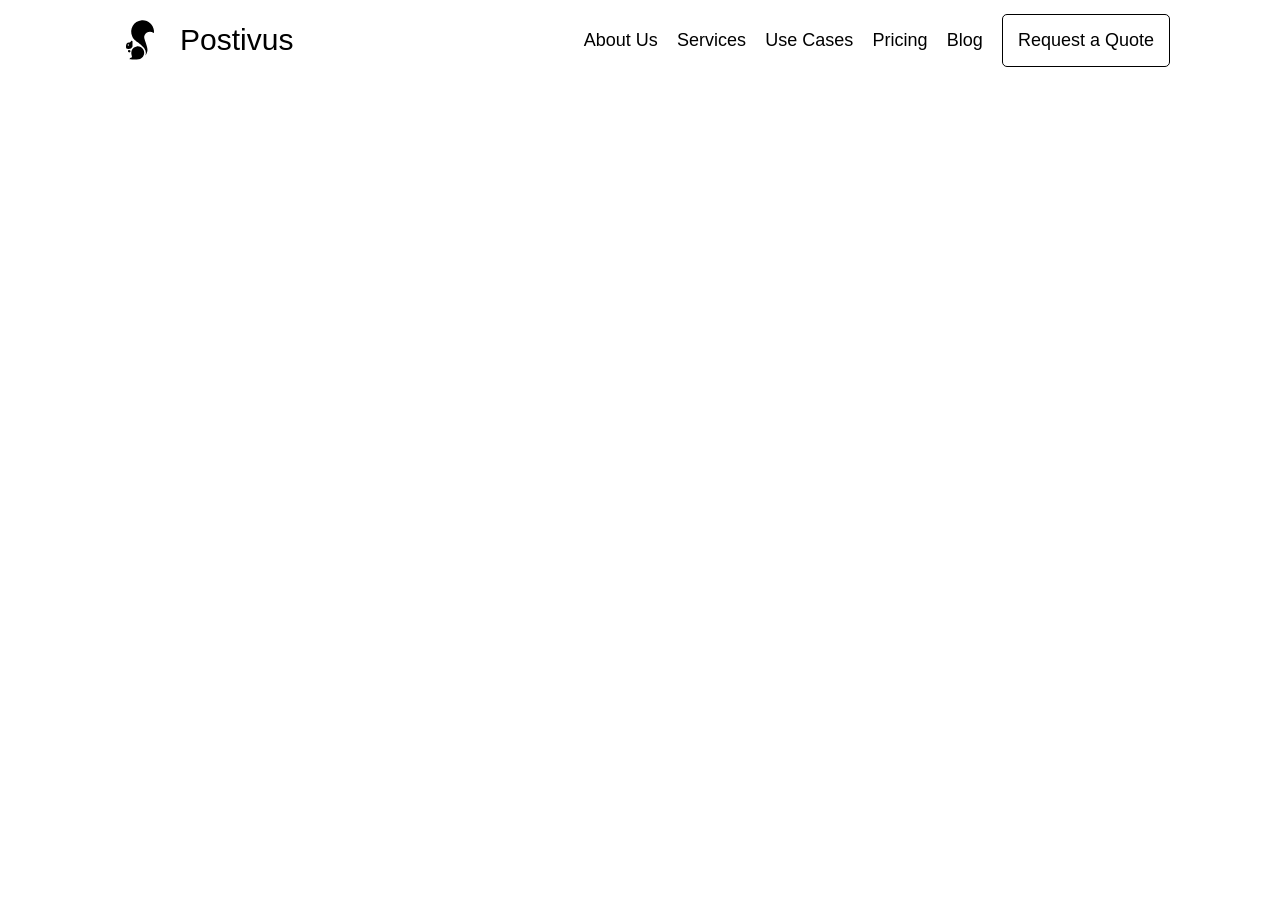
==== Landing Page/index.html @ b787d30a "Add files via upload" ====
<!DOCTYPE html>
<html lang="en">
<head>
    <meta charset="UTF-8">
    <meta name="viewport" content="width=device-width, initial-scale=1.0">
    <title>Landing Page</title>
    <link rel="stylesheet" href="styles.css">
</head>
<body>
   <main>
    <header>
        <nav class="navbar">
            <div class="logo-container">
                <img src="images/Logo.svg" alt="Postivus Logo" class="logo-img">
                <h1>Postivus</h1>
            </div>
            <ul class="nav-links">
                <li><a href="#about-us">About Us</a></li>
                <li><a href="#services">Services</a></li>
                <li><a href="#use-cases">Use Cases</a></li>
                <li><a href="#pricing">Pricing</a></li>
                <li><a href="#blog">Blog</a></li>
                <li><button class="cta-button">Request a Quote</button></li>
            </ul>
            
        </nav>
    </header>
   </main> 
</body>
</html>
---- Landing Page/styles.css ----
body{
    margin: 0;
    padding: 10px 10px;
    font-family: 'Poppins', sans-serif;
}


/** navbar logo **/
.navbar {
    overflow: hidden;
    padding: 0px 100px;
    display: flex;
    justify-content: space-between;
    align-items: center;
    height: 60px;
    max-height: 60px;
}
.logo-container {
    display: flex;
    align-items: center;
    gap: 10px;
    height: 100%;
}
.logo-container h1{
    font-size: 30px;
    font-weight: 400;
    color: #000;
    text-decoration: none;
    
}
.logo-img{
    width: auto;
    height: 100%;
    object-fit:contain;
}

/** navbar links **/
.nav-links{
    display:flex;
    text-decoration: none;
    gap: 1.2rem;
    list-style: none;
    padding: 0;
    margin: 0;
    align-items: center;
}
.nav-links li a{
    display: inline-block;
    text-decoration: none;
    color: #000;
    font-size: 18px;
    font-weight: 500;
    transition: color 0.3s ease;
}
.cta-button{
    background-color: transparent;
    font-size: 18px;
    font-weight: 500;
    transition: color 0.3s ease;
    border: 1px solid black;
    padding: 15px 15px;
    border-radius: 5px;
}


/** navbar links hover **/
.nav-links li a:hover{
    color: #86ed09;
    transform: translateY(-2px) scale(1.1);
    transition: 0.5s ease;
}
.cta-button:hover{
    background-color: #B9FF66;
    color: black;
    cursor: pointer;
    transform: scale(1.1);
    transition: 0.5s ease;
}
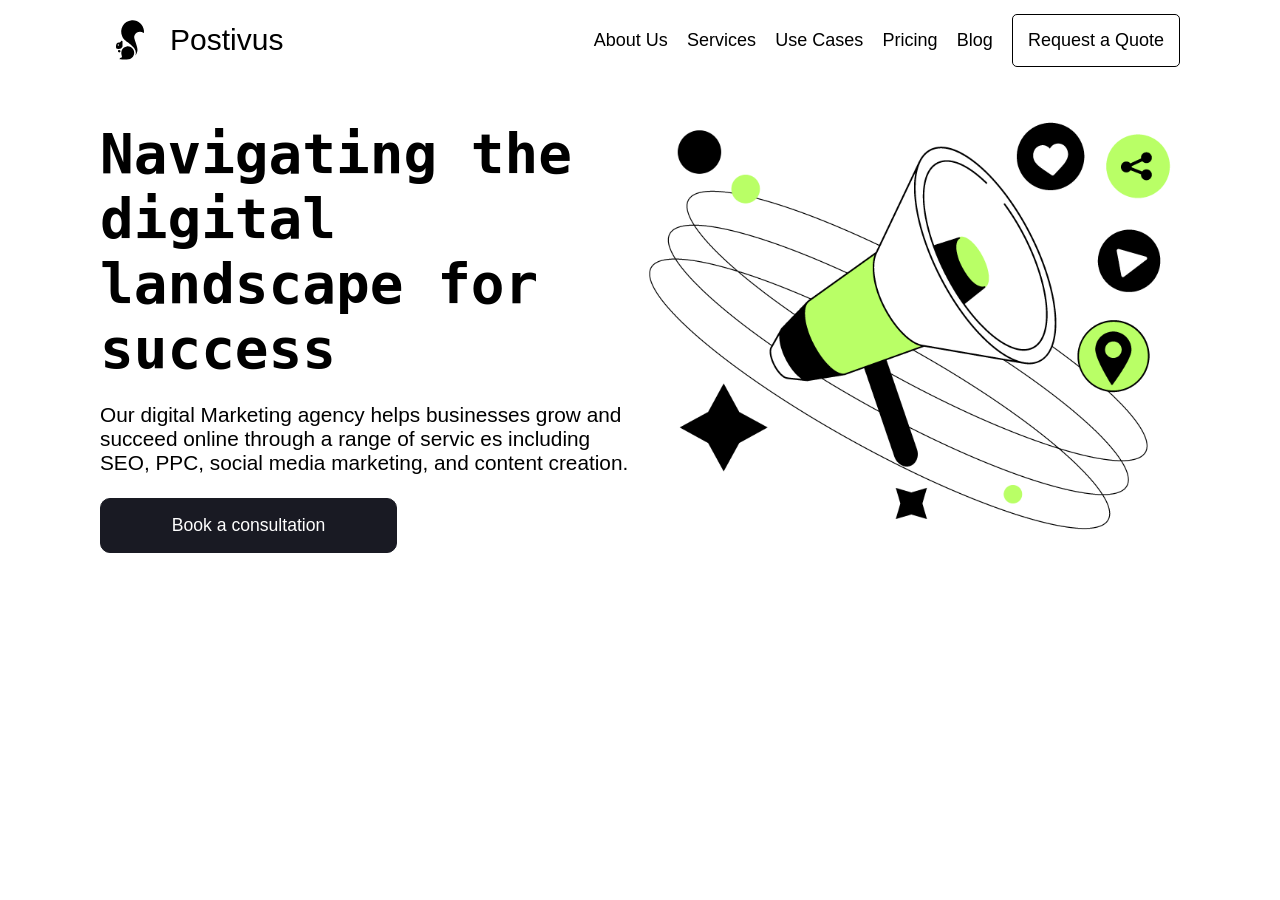
==== commit 606cf00f: "Add files via upload" ====
--- a/Landing Page/index.html
+++ b/Landing Page/index.html
@@ -7,7 +7,6 @@
     <link rel="stylesheet" href="styles.css">
 </head>
 <body>
-   <main>
     <header>
         <nav class="navbar">
             <div class="logo-container">
@@ -20,11 +19,24 @@
                 <li><a href="#use-cases">Use Cases</a></li>
                 <li><a href="#pricing">Pricing</a></li>
                 <li><a href="#blog">Blog</a></li>
-                <li><button class="cta-button">Request a Quote</button></li>
+                <li class="cta-link-btn"><button class="cta-button">Request a Quote</button></li>
             </ul>
             
         </nav>
     </header>
+    <main>
+        <section class="hero">
+            <div class="hero-container">
+                <div class="hero-content">
+                    <h2 class="hero-h2">Navigating the digital landscape for success</h2>
+                    <p class="hero-p">Our digital Marketing agency helps businesses grow and succeed online through a range of servic es including SEO, PPC, social media marketing, and content creation.</p>
+                    <button class="hero-cta-btn">Book a consultation</button>
+                </div>
+                <div class="hero-image">
+                    <img src="images/Megaphone.png" alt="Digital marketing megaphone illustration">
+                </div>
+            </div>
+        </section>
    </main> 
 </body>
 </html>
--- a/Landing Page/styles.css
+++ b/Landing Page/styles.css
@@ -1,14 +1,14 @@
 body{
     margin: 0;
-    padding: 10px 10px;
+    padding: 10px 100px;
     font-family: 'Poppins', sans-serif;
 }
 
 
 /** navbar logo **/
 .navbar {
-    overflow: hidden;
-    padding: 0px 100px;
+    overflow: none;
+    padding: 0px;
     display: flex;
     justify-content: space-between;
     align-items: center;
@@ -21,6 +21,7 @@
     gap: 10px;
     height: 100%;
 }
+
 .logo-container h1{
     font-size: 30px;
     font-weight: 400;
@@ -69,10 +70,73 @@
     transform: translateY(-2px) scale(1.1);
     transition: 0.5s ease;
 }
+
 .cta-button:hover{
     background-color: #B9FF66;
     color: black;
     cursor: pointer;
     transform: scale(1.1);
     transition: 0.5s ease;
-}+}
+
+
+/** Hero - MAIN **/
+.hero{
+    margin: 50px 0px;
+}
+
+.hero-container{
+    display: flex;
+}
+
+/** hero content **/
+.hero-content {
+    display: flex;
+    flex-direction: column;
+    justify-content:space-around;
+    width: 50%;
+    margin: 0px;
+}
+.hero-h2 {
+    font-family:monospace, Arial, Helvetica, sans-serif;
+    font-size: 3.5rem;  
+    margin: 0px;
+}
+.hero-p {
+    font-size: 1.3rem;
+    font-family: Arial, Helvetica, sans-serif;
+}
+
+/** hero image **/
+
+.hero-image {
+    width: 50%;
+}
+
+
+.hero-image img{
+    object-fit: contain;
+    width: 100%;
+}
+
+/** hero CTA Button **/
+.hero-cta-btn{
+    background-color: #191A23;
+    color: white;
+    font-size: 1.1rem;
+    Padding: 1rem 2rem;
+    border: 1px solid #191A23;
+    border-radius: 10px;
+    transform: scale(1);
+    transition: 0.5s ease-in-out;
+    max-width: 55%;
+}
+
+.hero-cta-btn:hover{
+    background-color: #B9FF66;
+    color: black;
+    transform: scale(1.05);
+    transition: 0.5s ease-in-out;
+    border: 1px solid black;
+    cursor: pointer;
+}
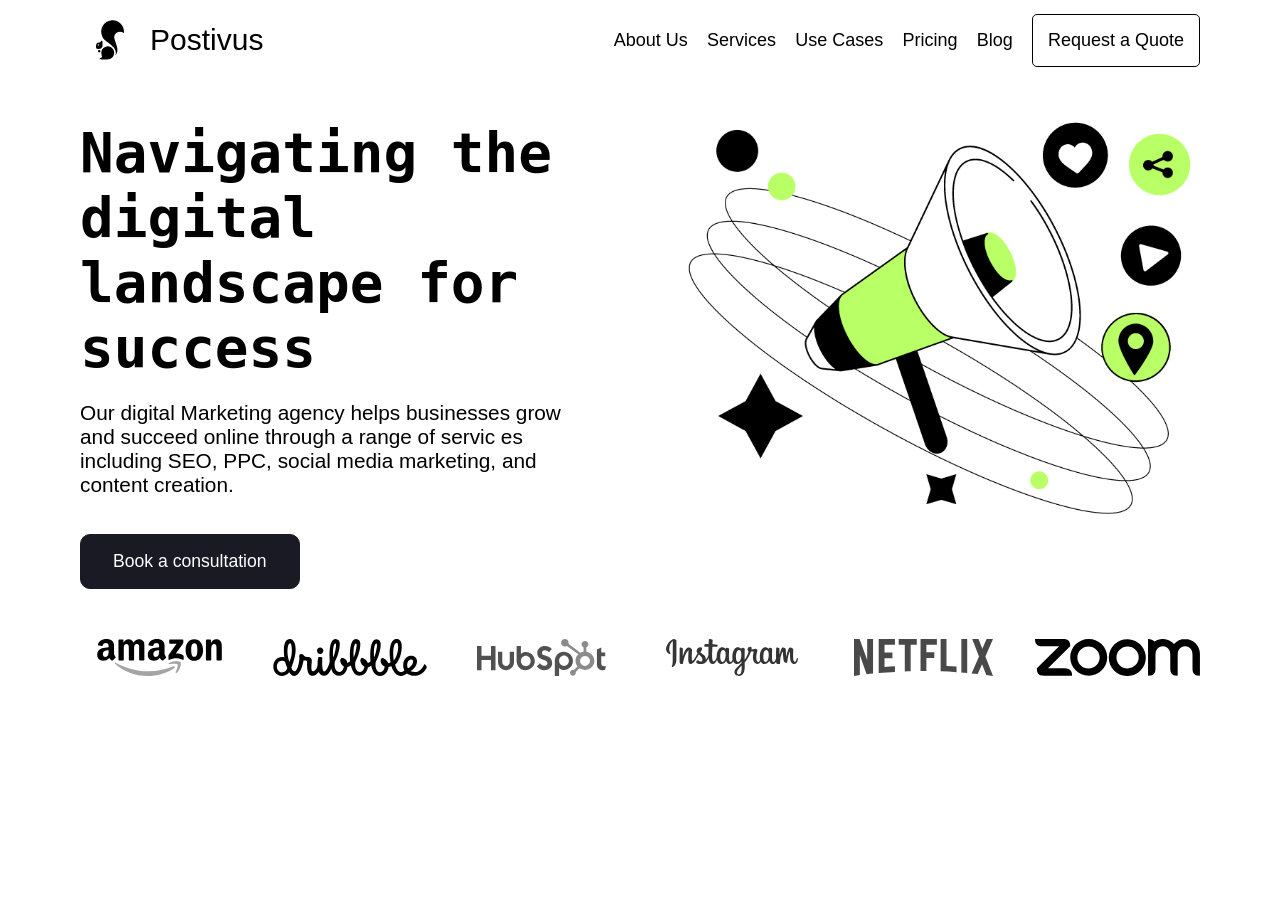
==== commit 0e63bf94: "Add files via upload" ====
--- a/Landing Page/index.html
+++ b/Landing Page/index.html
@@ -25,18 +25,31 @@
         </nav>
     </header>
     <main>
-        <section class="hero">
+        <section class="about-us">
             <div class="hero-container">
                 <div class="hero-content">
                     <h2 class="hero-h2">Navigating the digital landscape for success</h2>
-                    <p class="hero-p">Our digital Marketing agency helps businesses grow and succeed online through a range of servic es including SEO, PPC, social media marketing, and content creation.</p>
-                    <button class="hero-cta-btn">Book a consultation</button>
+                    <span class="hero-p-span">
+                        <p class="hero-p">Our digital Marketing agency helps businesses grow and succeed online through a range of servic es including SEO, PPC, social media marketing, and content creation.</p>
+                        <button class="hero-cta-btn">Book a consultation</button>
+                    </span>
                 </div>
                 <div class="hero-image">
                     <img src="images/Megaphone.png" alt="Digital marketing megaphone illustration">
                 </div>
             </div>
         </section>
+        <section class="trusted-companies-container">
+            <div class="trusted-companies">
+                <img src="images/company-logos-svg/SVG cropped/amazon-2-logo-svgrepo-com-cropped.svg" alt="Amazon Logo">
+                <img src="images/company-logos-svg/SVG cropped/dribbble-svgrepo-com.svg" alt="Dribbble Logo">
+                <img src="images/company-logos-svg/SVG cropped/hubspot-svgrepo-com.svg" alt="Hubspot Logo">
+                <img src="images/company-logos-svg/SVG cropped/instagram-svgrepo-com.svg" alt="Instagram Logo">
+                <img src="images/company-logos-svg/SVG cropped/netflix-svgrepo-com.svg" alt="Netflix Logo">
+                <img src="images/company-logos-svg/SVG cropped/zoom-svgrepo-com.svg" alt="Zoom Logo">
+            </div>
+        </section>
+       
    </main> 
 </body>
 </html>
--- a/Landing Page/styles.css
+++ b/Landing Page/styles.css
@@ -1,6 +1,6 @@
 body{
     margin: 0;
-    padding: 10px 100px;
+    padding: 10px 80px;
     font-family: 'Poppins', sans-serif;
 }
 
@@ -81,12 +81,13 @@
 
 
 /** Hero - MAIN **/
-.hero{
+.about-us{
     margin: 50px 0px;
 }
 
 .hero-container{
     display: flex;
+    gap: 5rem;
 }
 
 /** hero content **/
@@ -106,6 +107,7 @@
     font-size: 1.3rem;
     font-family: Arial, Helvetica, sans-serif;
 }
+
 
 /** hero image **/
 
@@ -130,6 +132,7 @@
     transform: scale(1);
     transition: 0.5s ease-in-out;
     max-width: 55%;
+    margin-top: 1rem;
 }
 
 .hero-cta-btn:hover{
@@ -140,3 +143,30 @@
     border: 1px solid black;
     cursor: pointer;
 }
+
+/** Trusted Companies **/
+
+.trusted-companies-container{
+    max-width: 100%;
+    max-height: 50px; 
+}
+
+.trusted-companies{
+    display: flex;
+    justify-content: space-between;
+    gap: 2.0rem;
+    width: 100%;
+    height: 50px;
+}
+.trusted-companies img{
+    filter: grayscale(100%);
+    object-fit: contain;
+    width: 100%;
+    height: 75%;
+    transition: 0.2s ease;
+}
+.trusted-companies img:hover {
+    transform: scale(1.2);
+    transition: 0.6s ease;
+}
+
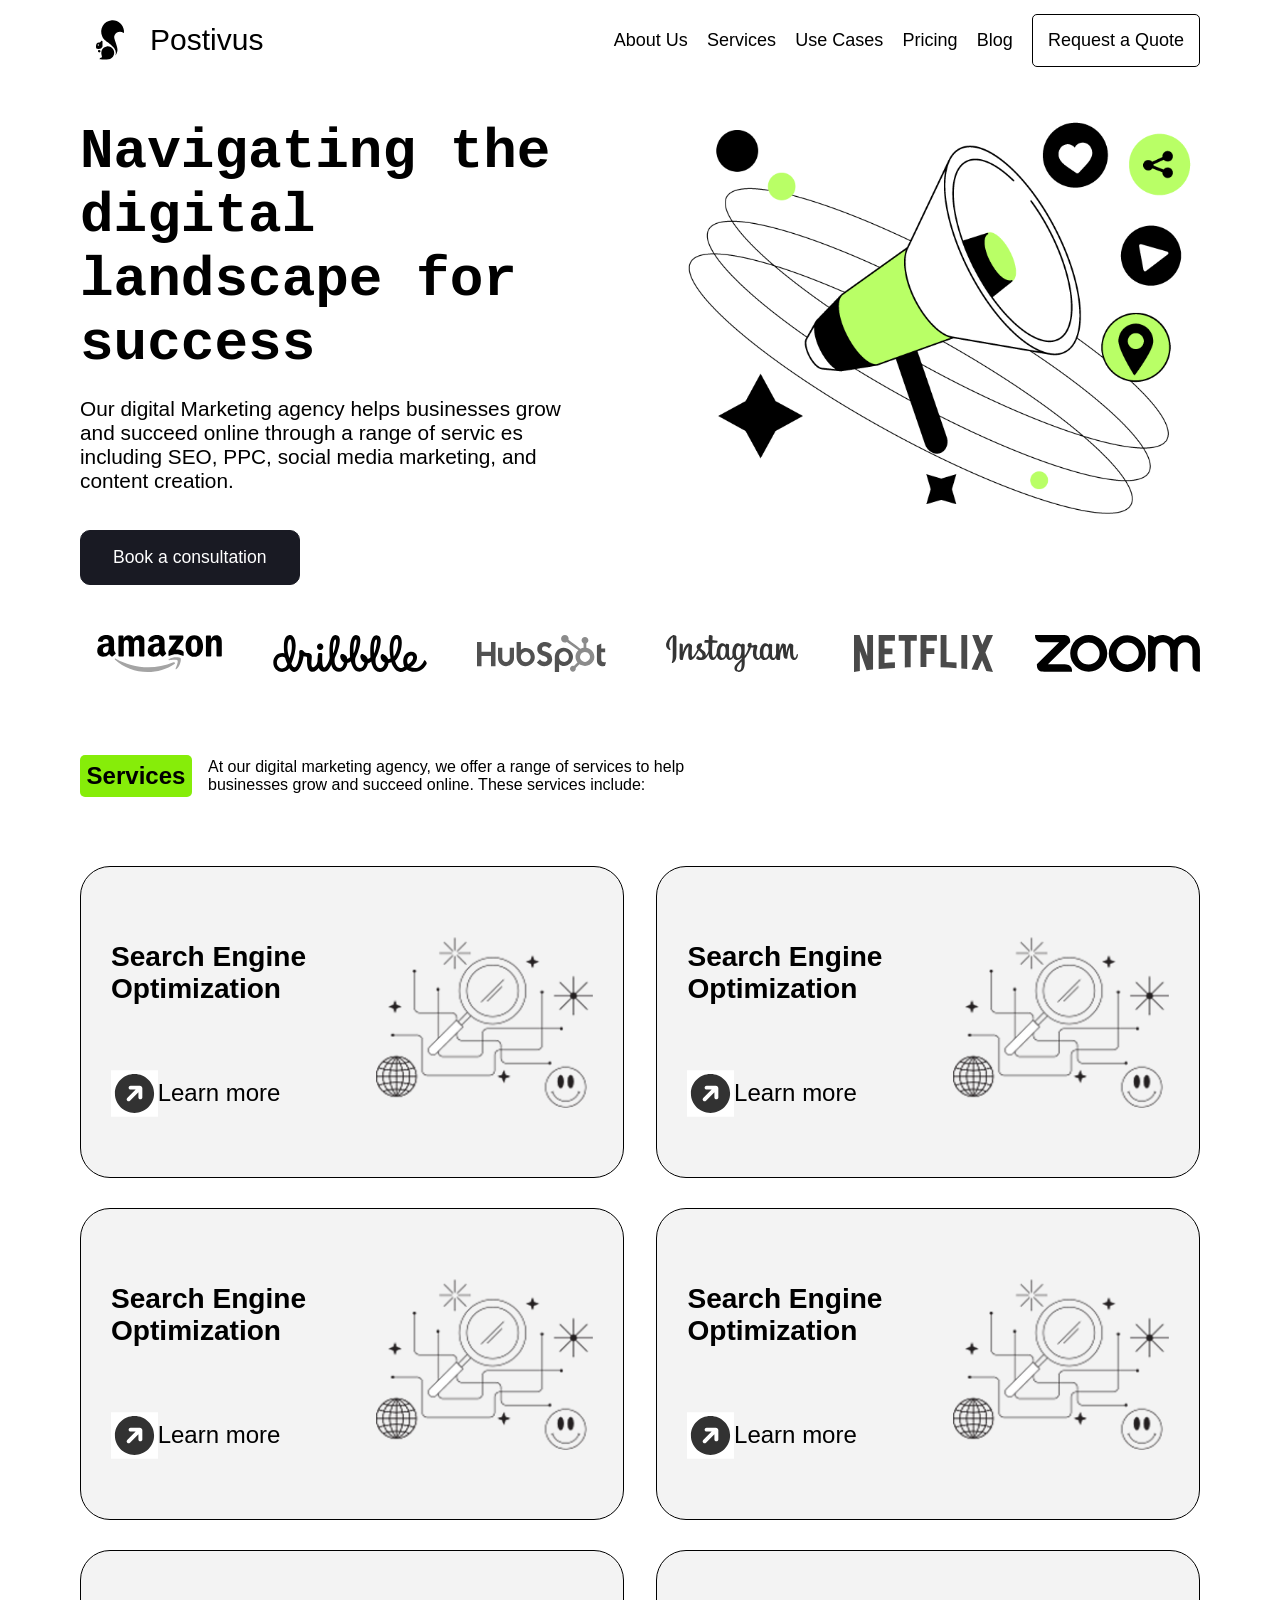
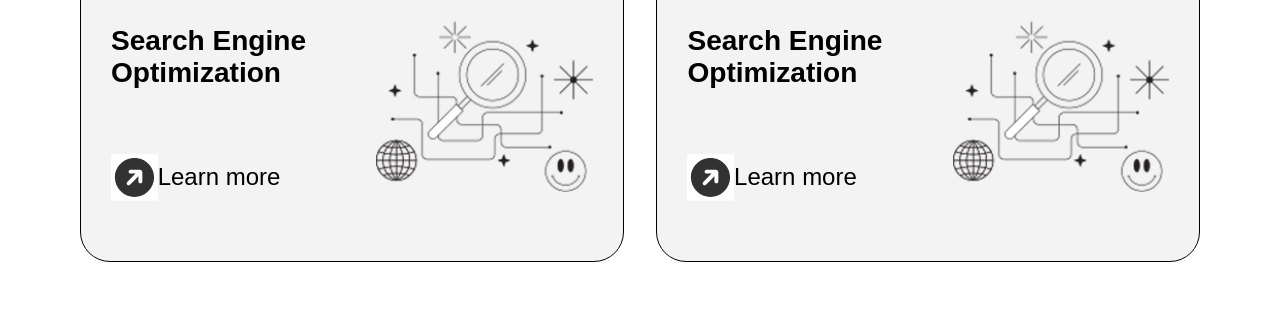
==== commit 10d48fb9: "Add files via upload" ====
--- a/Landing Page/index.html
+++ b/Landing Page/index.html
@@ -39,7 +39,7 @@
                 </div>
             </div>
         </section>
-        <section class="trusted-companies-container">
+        <div class="trusted-companies-container">
             <div class="trusted-companies">
                 <img src="images/company-logos-svg/SVG cropped/amazon-2-logo-svgrepo-com-cropped.svg" alt="Amazon Logo">
                 <img src="images/company-logos-svg/SVG cropped/dribbble-svgrepo-com.svg" alt="Dribbble Logo">
@@ -48,8 +48,77 @@
                 <img src="images/company-logos-svg/SVG cropped/netflix-svgrepo-com.svg" alt="Netflix Logo">
                 <img src="images/company-logos-svg/SVG cropped/zoom-svgrepo-com.svg" alt="Zoom Logo">
             </div>
-        </section>
-       
+        </div>
+       <section class="services">
+            <div class="services-intro">
+                <h2 class="services-intro-h2">Services</h2>
+                <p> At our digital marketing agency, we offer a range of services to help businesses grow and succeed online. These services include:</p>
+            </div>
+            <div class="services-container">
+                <article class="seo-article">
+                    <div class="seo-article-content">
+                        <h3>Search Engine Optimization</h3>
+                        <div class="learn-more">
+                            <img src="images/Services Illustration/arrow-up-right-circle-svgrepo-com.svg" alt="arrow-icon">
+                            <p>Learn more</p>
+                        </div>
+                    </div>
+                    <img src="images/Services Illustration/SEO illustration.png" alt=".">
+                </article>
+                <article class="seo-article">
+                    <div class="seo-article-content">
+                        <h3>Search Engine Optimization</h3>
+                        <div class="learn-more">
+                            <img src="images/Services Illustration/arrow-up-right-circle-svgrepo-com.svg" alt="arrow-icon">
+                            <p>Learn more</p>
+                        </div>
+                    </div>
+                    <img src="images/Services Illustration/SEO illustration.png" alt=".">
+                </article>
+                <article class="seo-article">
+                    <div class="seo-article-content">
+                        <h3>Search Engine Optimization</h3>
+                        <div class="learn-more">
+                            <img src="images/Services Illustration/arrow-up-right-circle-svgrepo-com.svg" alt="arrow-icon">
+                            <p>Learn more</p>
+                        </div>
+                    </div>
+                    <img src="images/Services Illustration/SEO illustration.png" alt=".">
+                </article>
+                <article class="seo-article">
+                    <div class="seo-article-content">
+                        <h3>Search Engine Optimization</h3>
+                        <div class="learn-more">
+                            <img src="images/Services Illustration/arrow-up-right-circle-svgrepo-com.svg" alt="arrow-icon">
+                            <p>Learn more</p>
+                        </div>
+                    </div>
+                    <img src="images/Services Illustration/SEO illustration.png" alt=".">
+                </article>
+                <article class="seo-article">
+                    <div class="seo-article-content">
+                        <h3>Search Engine Optimization</h3>
+                        <div class="learn-more">
+                            <img src="images/Services Illustration/arrow-up-right-circle-svgrepo-com.svg" alt="arrow-icon">
+                            <p>Learn more</p>
+                        </div>
+                    </div>
+                    <img src="images/Services Illustration/SEO illustration.png" alt=".">
+                </article>
+                <article class="seo-article">
+                    <div class="seo-article-content">
+                        <h3>Search Engine Optimization</h3>
+                        <div class="learn-more">
+                            <img src="images/Services Illustration/arrow-up-right-circle-svgrepo-com.svg" alt="arrow-icon">
+                            <p>Learn more</p>
+                        </div>
+                    </div>
+                    <img src="images/Services Illustration/SEO illustration.png" alt=".">
+                </article>
+
+            
+            </div>
+       </section>
    </main> 
 </body>
 </html>
--- a/Landing Page/styles.css
+++ b/Landing Page/styles.css
@@ -170,3 +170,74 @@
     transition: 0.6s ease;
 }
 
+/** Services : Introduction **/
+.services{
+    margin: 50px 0px;
+}
+.services-intro{
+    display:flex;
+    flex-direction: row;
+    gap: 1rem;
+}
+.services-intro-h2{
+    display: flex;
+    flex-direction: row;
+    align-items: center;
+    justify-content: center;
+    
+    padding: 5px 0px;
+    width: 10%; 
+    height: 2rem; 
+    background-color: #86ed09;
+    border-radius: 5px;
+}
+.services-intro p{
+    display: flex;
+    justify-content: center;
+    align-items: center;
+    flex-wrap: wrap;
+    width: 50%;
+}
+/** Services: Articles **/
+.services-container{
+    margin: 50px 0px;
+    display: flex;
+    justify-content: space-between;
+    align-items: space-between;
+    flex-direction: row;
+    gap: 30px;
+    flex-wrap: wrap;
+}
+.seo-article{
+    display: flex;
+    gap: 2rem;
+    width: 43%;
+    height: 250px;
+    background-color: #f3f3f3;
+    border: 1px solid black;
+    border-radius: 30px;
+    padding: 30px;
+}
+.seo-article img{
+    align-self: center;
+    width: auto;
+    height: 70%;
+}
+.seo-article-content{
+    font-family:  sans-serif;
+    font-size: 1.5rem;
+    font-weight: 100;
+    display: flex;
+    flex-direction: column;
+    justify-content: space-between;
+    padding: 1rem 0;
+    width:50%;
+}
+.learn-more{
+    display: flex;
+    justify-content: flex-start;
+}
+.learn-more img{
+    max-width: 20%;
+}
+
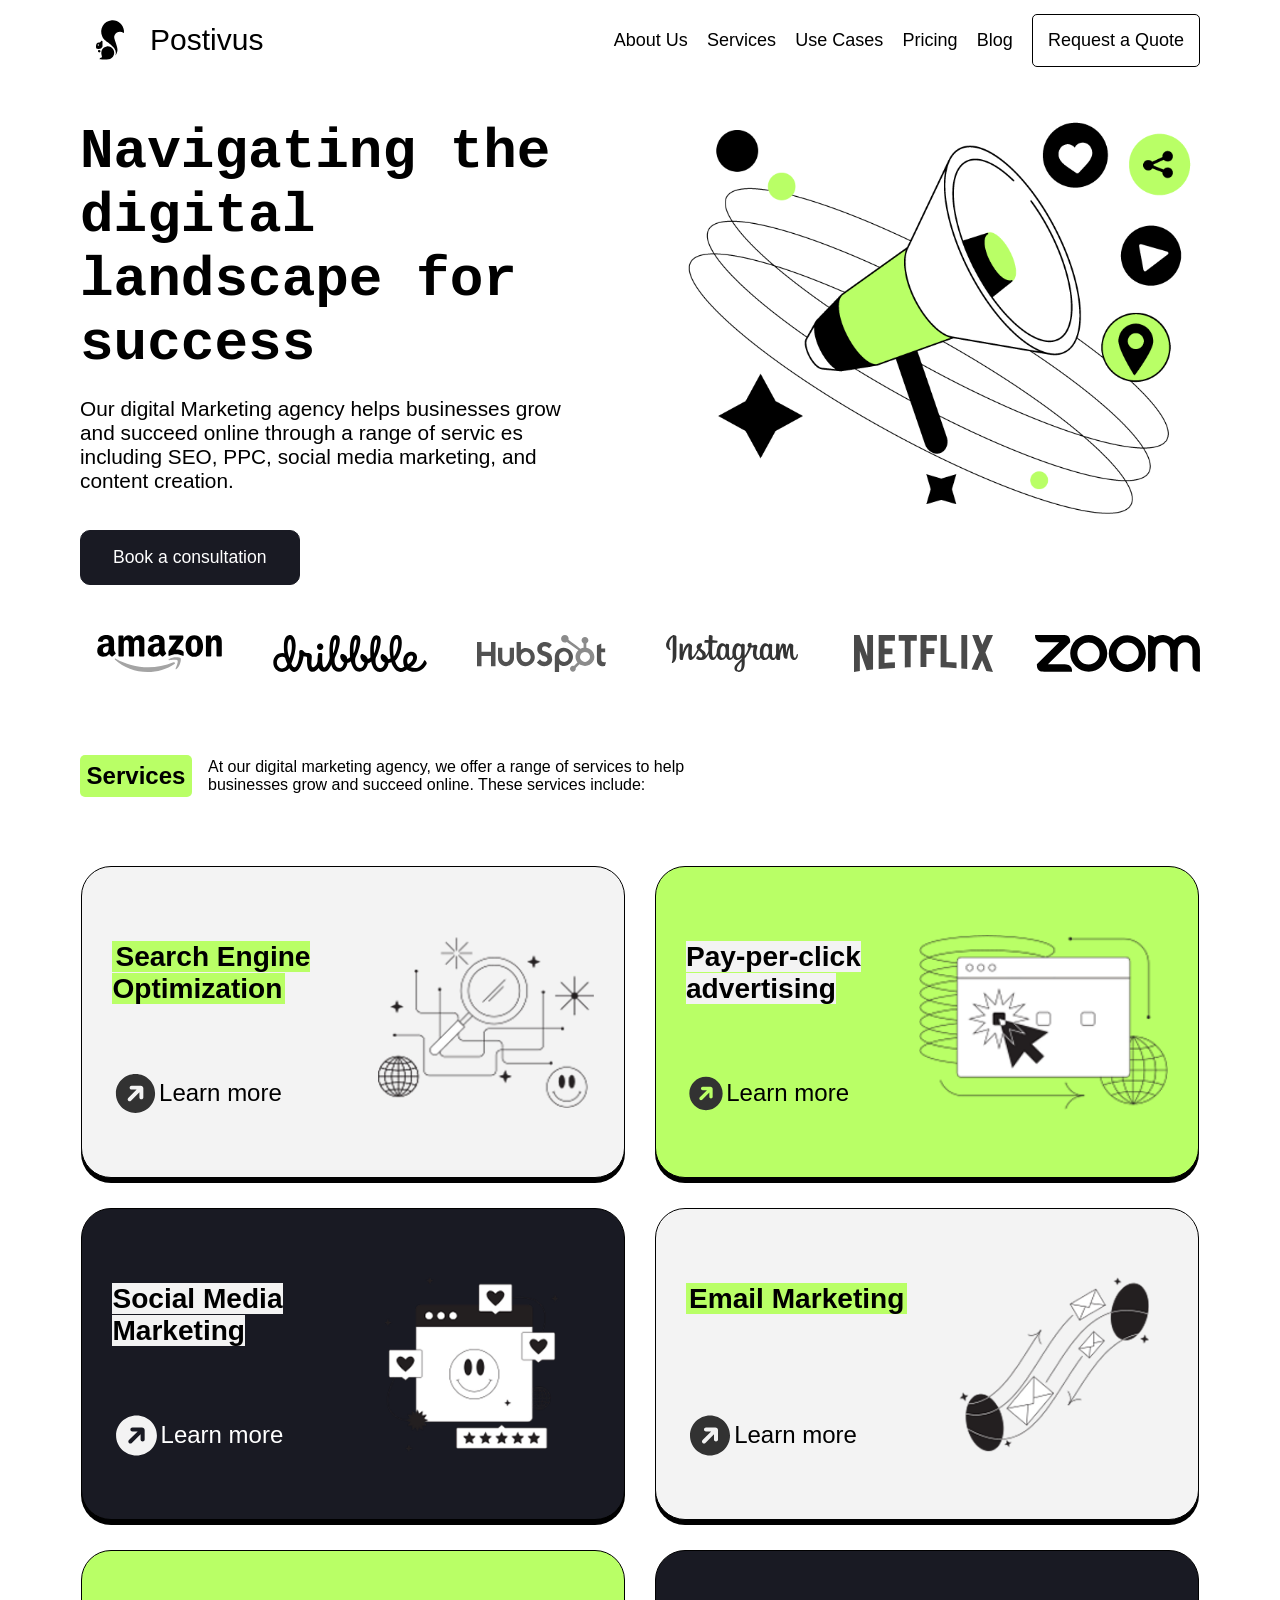
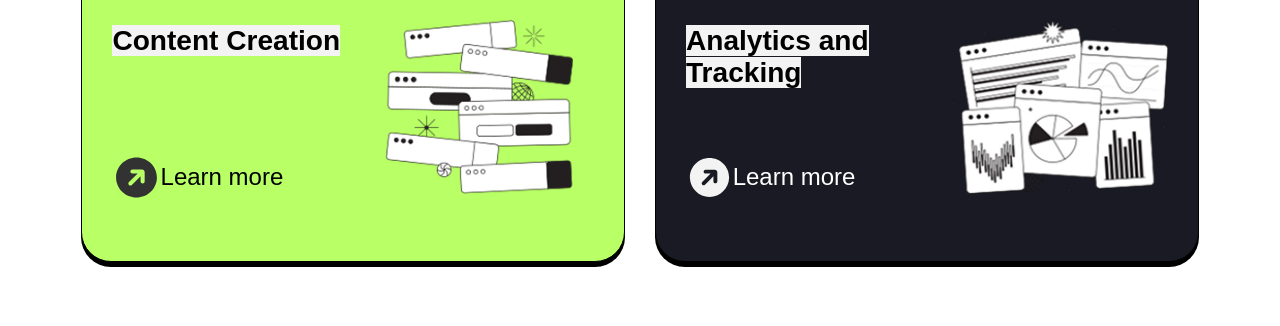
==== commit fa9895c5: "Add files via upload" ====
--- a/Landing Page/index.html
+++ b/Landing Page/index.html
@@ -55,68 +55,66 @@
                 <p> At our digital marketing agency, we offer a range of services to help businesses grow and succeed online. These services include:</p>
             </div>
             <div class="services-container">
-                <article class="seo-article">
-                    <div class="seo-article-content">
-                        <h3>Search Engine Optimization</h3>
+                <article class="article seo-article">
+                    <div class="article-content seo-content">
+                        <h3><span>Search Engine Optimization</span></h3>
                         <div class="learn-more">
-                            <img src="images/Services Illustration/arrow-up-right-circle-svgrepo-com.svg" alt="arrow-icon">
+                            <img src="images/Services Illustration/arrow-upright.svg" alt="arrow-icon">
                             <p>Learn more</p>
                         </div>
                     </div>
-                    <img src="images/Services Illustration/SEO illustration.png" alt=".">
+                    <img src="images/Services Illustration/SEO illustration.png" alt="seo illustration">
                 </article>
-                <article class="seo-article">
-                    <div class="seo-article-content">
-                        <h3>Search Engine Optimization</h3>
+                <article class="article ppc-article">
+                    <div class="article-content ppc-content">
+                        <h3><span>Pay-per-click advertising</span></h3>
                         <div class="learn-more">
-                            <img src="images/Services Illustration/arrow-up-right-circle-svgrepo-com.svg" alt="arrow-icon">
+                            <img src="images/Services Illustration/arrow-upright.svg" alt="arrow-icon">
                             <p>Learn more</p>
                         </div>
                     </div>
-                    <img src="images/Services Illustration/SEO illustration.png" alt=".">
+                    <img src="images/Services Illustration/PPC illustration.png" alt="pay-per-click illustration">
                 </article>
-                <article class="seo-article">
-                    <div class="seo-article-content">
-                        <h3>Search Engine Optimization</h3>
-                        <div class="learn-more">
-                            <img src="images/Services Illustration/arrow-up-right-circle-svgrepo-com.svg" alt="arrow-icon">
+                <article class="article smm-article">
+                    <div class="article-content smm-content">
+                        <h3><span>Social Media Marketing</span></h3>
+                        <div class="learn-more learn-more-white">
+                            <img src="images/Services Illustration/arrow-upright-white.svg" alt="arrow-icon">
                             <p>Learn more</p>
                         </div>
                     </div>
-                    <img src="images/Services Illustration/SEO illustration.png" alt=".">
+                    <img src="images/Services Illustration/SMM illustration.png" alt="Social media marketing illustration">
                 </article>
-                <article class="seo-article">
-                    <div class="seo-article-content">
-                        <h3>Search Engine Optimization</h3>
+                <article class="article email-article">
+                    <div class="article-content email-content">
+                        <h3><span>Email Marketing</span></h3>
                         <div class="learn-more">
-                            <img src="images/Services Illustration/arrow-up-right-circle-svgrepo-com.svg" alt="arrow-icon">
+                            <img src="images/Services Illustration/arrow-upright.svg" alt="arrow-icon">
                             <p>Learn more</p>
                         </div>
                     </div>
-                    <img src="images/Services Illustration/SEO illustration.png" alt=".">
+                    <img src="images/Services Illustration/Email Illustration.png" alt="Email marketing illustration">
                 </article>
-                <article class="seo-article">
-                    <div class="seo-article-content">
-                        <h3>Search Engine Optimization</h3>
+                <article class="article cc-article">
+                    <div class="article-content cc-content">
+                        <h3><span>Content Creation</span></h3>
                         <div class="learn-more">
-                            <img src="images/Services Illustration/arrow-up-right-circle-svgrepo-com.svg" alt="arrow-icon">
+                            <img src="images/Services Illustration/arrow-upright.svg" alt="arrow-icon">
                             <p>Learn more</p>
                         </div>
                     </div>
-                    <img src="images/Services Illustration/SEO illustration.png" alt=".">
+                    <img src="images/Services Illustration/CC illustration.png" alt="Content creation illustration">
                 </article>
-                <article class="seo-article">
-                    <div class="seo-article-content">
-                        <h3>Search Engine Optimization</h3>
-                        <div class="learn-more">
-                            <img src="images/Services Illustration/arrow-up-right-circle-svgrepo-com.svg" alt="arrow-icon">
+                <article class="article at-article">
+                    <div class="article-content at-content">
+                        <h3><span>Analytics and Tracking</span></h3>
+                        <div class="learn-more learn-more-white">
+                            <img src="images/Services Illustration/arrow-upright-white.svg" alt="arrow-icon">
                             <p>Learn more</p>
                         </div>
                     </div>
-                    <img src="images/Services Illustration/SEO illustration.png" alt=".">
+                    <img src="images/Services Illustration/AT illustration.png" alt="Analytics and tracking illustration">
                 </article>
-
-            
             </div>
        </section>
    </main> 
--- a/Landing Page/styles.css
+++ b/Landing Page/styles.css
@@ -188,7 +188,7 @@
     padding: 5px 0px;
     width: 10%; 
     height: 2rem; 
-    background-color: #86ed09;
+    background-color: #B9FF66;
     border-radius: 5px;
 }
 .services-intro p{
@@ -202,13 +202,14 @@
 .services-container{
     margin: 50px 0px;
     display: flex;
-    justify-content: space-between;
-    align-items: space-between;
     flex-direction: row;
+    align-content: space-around;
+    justify-content: center;
+    align-items: center;
     gap: 30px;
     flex-wrap: wrap;
 }
-.seo-article{
+.article{
     display: flex;
     gap: 2rem;
     width: 43%;
@@ -217,13 +218,16 @@
     border: 1px solid black;
     border-radius: 30px;
     padding: 30px;
-}
-.seo-article img{
+    box-shadow: 0px 5px;
+    transform: scale(1);
+    transition: 0.3s ease;
+}
+.article img{
     align-self: center;
     width: auto;
     height: 70%;
 }
-.seo-article-content{
+.article-content{
     font-family:  sans-serif;
     font-size: 1.5rem;
     font-weight: 100;
@@ -236,8 +240,48 @@
 .learn-more{
     display: flex;
     justify-content: flex-start;
+    transform: scale(1);
+    transition: 0.3s ease;
 }
 .learn-more img{
     max-width: 20%;
 }
 
+/** Services : Stylization - SEO & Email Marketing**/
+.seo-content span, .email-content span{
+    background-color: #B9FF66;
+    padding: 0px 3px;
+}
+
+/** services : Stylization - PPC & Content Creation (CC)**/
+.ppc-article, .cc-article{
+    background-color: #B9FF66;
+}
+.ppc-content span, .cc-article span{
+    background-color: #f3f3f3;
+}
+
+/** services: Stylization - Social Media Marketing and Analytics **/
+.smm-article, .at-article{
+    background-color: #191A23;
+}
+.smm-content span, .at-content span{
+    background-color: #f3f3f3;
+}
+.learn-more-white p{
+    color:white;
+}
+
+/** services article hover affect **/
+
+.article:hover{
+    transform: scale(1.02);
+    transition: 0.3s ease;
+    
+}
+
+.learn-more:hover{
+    transform: scale(1.1);
+    transition: 0.7s ease;
+    cursor: pointer;
+}
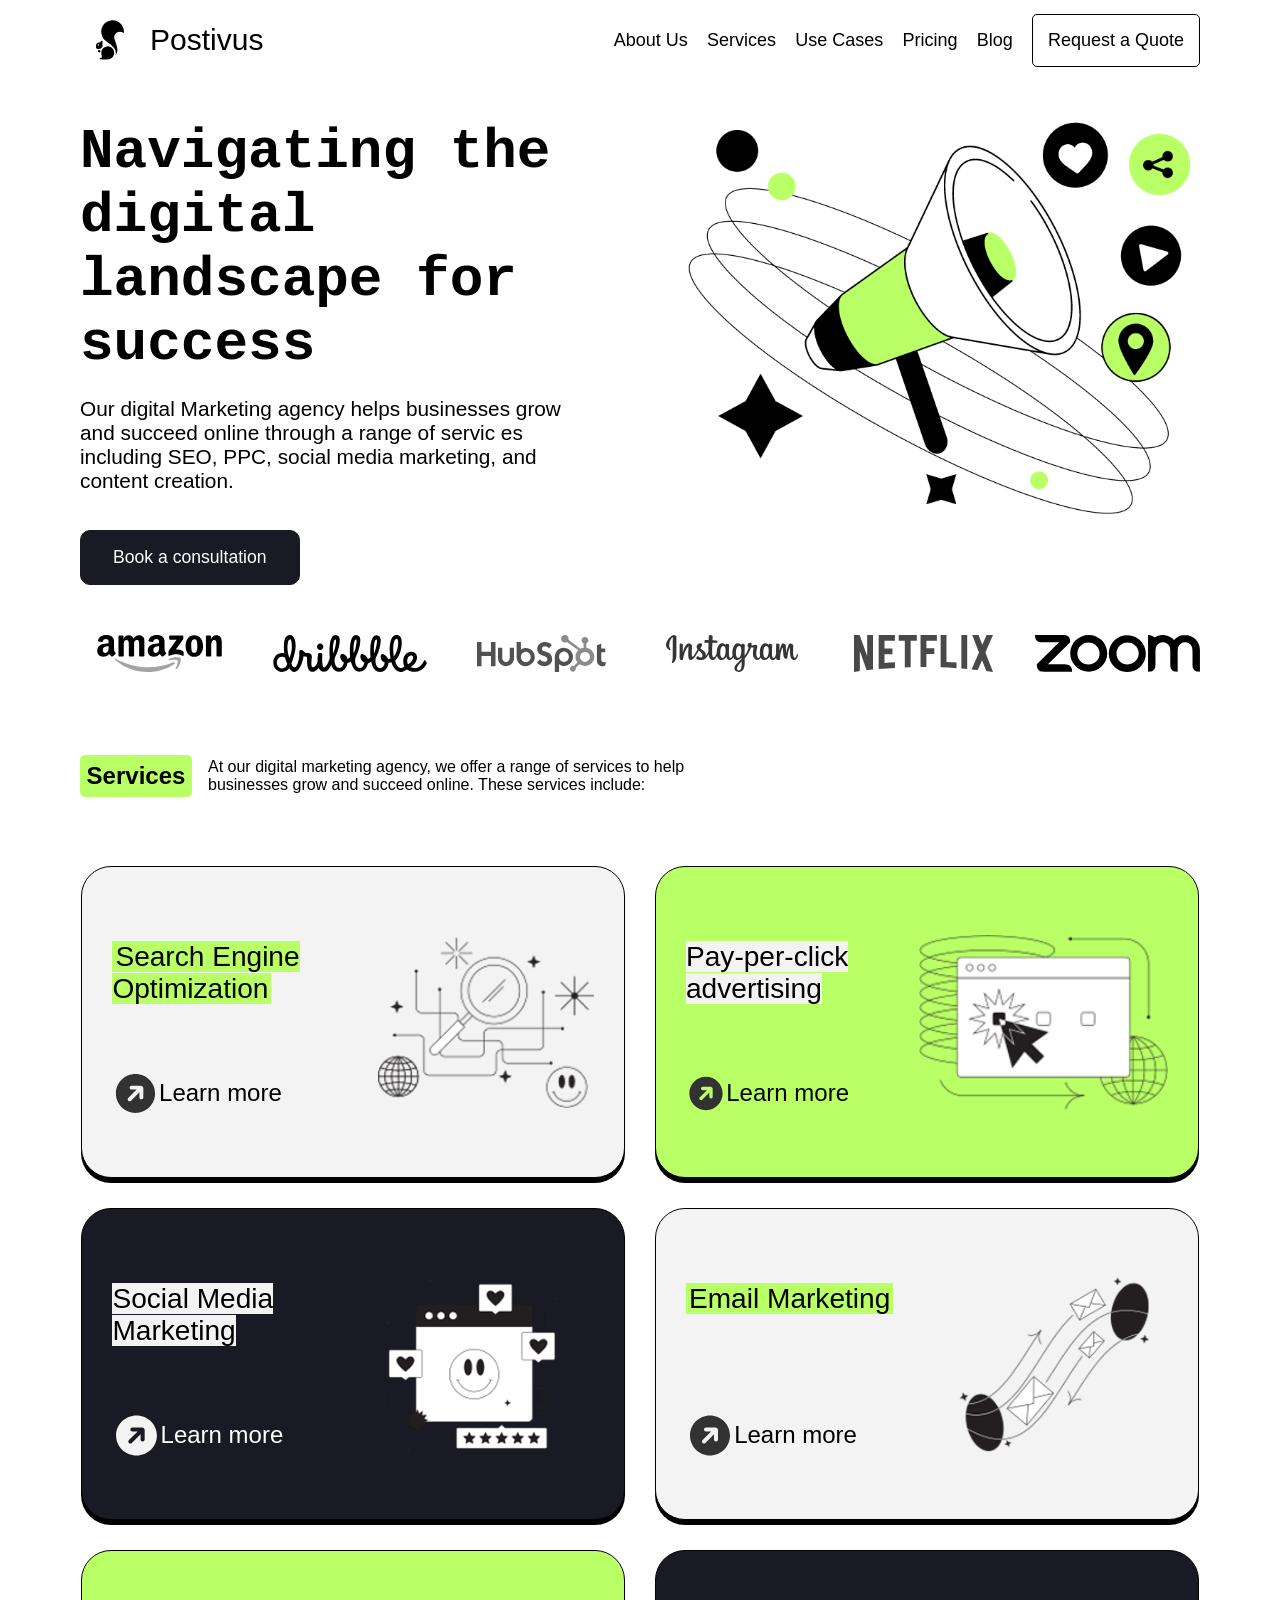
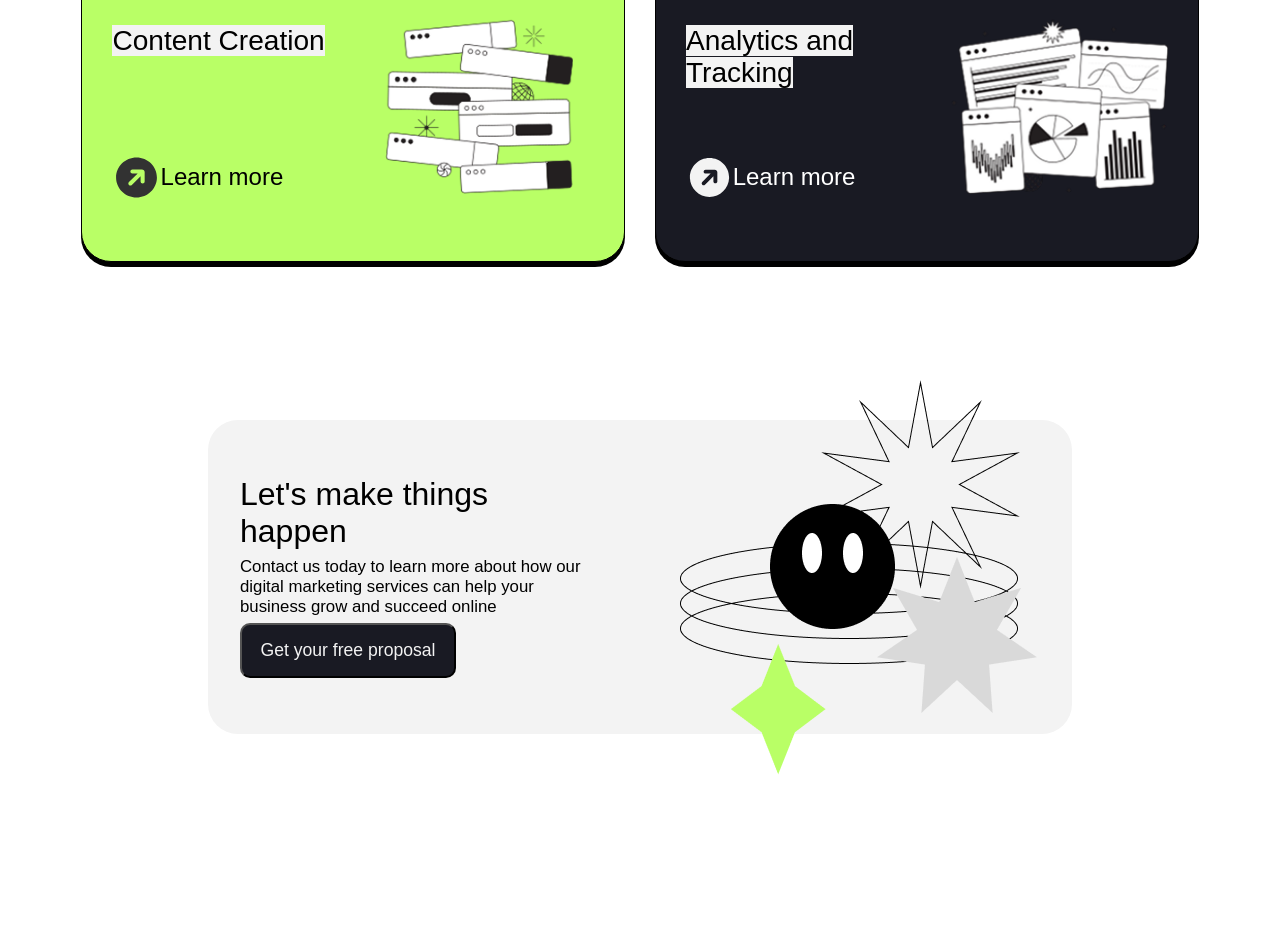
==== commit eff057ef: "Add files via upload" ====
--- a/Landing Page/index.html
+++ b/Landing Page/index.html
@@ -115,6 +115,15 @@
                     </div>
                     <img src="images/Services Illustration/AT illustration.png" alt="Analytics and tracking illustration">
                 </article>
+                <!-- Services CTA-->
+                <article class="service-cta-container">
+                    <div class="service-cta-content">
+                        <h3>Let's make things happen</h3>
+                        <p>Contact us today to learn more about how our digital marketing services can help your business grow and succeed online</p>
+                        <button>Get your free proposal</button>
+                    </div>
+                    <img src="images/Services Illustration/Services-CTA illustration.png" alt="service cta illustration">
+                </article>
             </div>
        </section>
    </main> 
--- a/Landing Page/styles.css
+++ b/Landing Page/styles.css
@@ -228,15 +228,17 @@
     height: 70%;
 }
 .article-content{
-    font-family:  sans-serif;
     font-size: 1.5rem;
-    font-weight: 100;
     display: flex;
     flex-direction: column;
     justify-content: space-between;
     padding: 1rem 0;
     width:50%;
 }
+.article-content h3{
+    font-weight: 300;
+    font-family:  sans-serif;
+}
 .learn-more{
     display: flex;
     justify-content: flex-start;
@@ -274,7 +276,7 @@
 
 /** services article hover affect **/
 
-.article:hover{
+.article:hover,.service-cta-container:hover{
     transform: scale(1.02);
     transition: 0.3s ease;
     
@@ -285,3 +287,56 @@
     transition: 0.7s ease;
     cursor: pointer;
 }
+
+/** service cta **/
+.service-cta-container{
+    margin: 8rem;
+    display: flex;
+    flex-direction: row;
+    padding: 2rem;
+    gap: 5rem;
+    background-color: #f3f3f3;
+    max-width: 85%;
+    max-height: 250px;
+    border-radius: 30px;
+    transform: scale(1);
+    transition: 0.3s ease;
+}
+.service-cta-container img{
+    max-width: 45%;
+    object-fit: cover;
+    overflow: visible;
+}
+.service-cta-content{
+    width: 45%;
+    display: flex;
+    flex-direction: column;
+    justify-content: space-between;
+    margin: 1.5rem 0rem;
+}
+.service-cta-content h3{
+    font-family: Arial, Helvetica, sans-serif;
+    font-weight: 100;
+    font-size: 2rem;
+    margin: 0;
+}
+.service-cta-content p{
+    font-family: Arial, Helvetica, sans-serif;
+    font-size:1.05rem;
+    margin: 0;
+}
+.service-cta-content  button{
+    background-color:#191A23;
+    color: #f3f3f3;
+    max-width: 60%;
+    padding: 15px 15px;
+    font-size: 1.1rem;
+    border-radius: 10px;
+    transform:scale(1);
+    transition: 0.5s ease;
+}
+
+.service-cta-content button:hover{
+    transform:scale(1.05);
+    transition: 0.5s ease;
+}
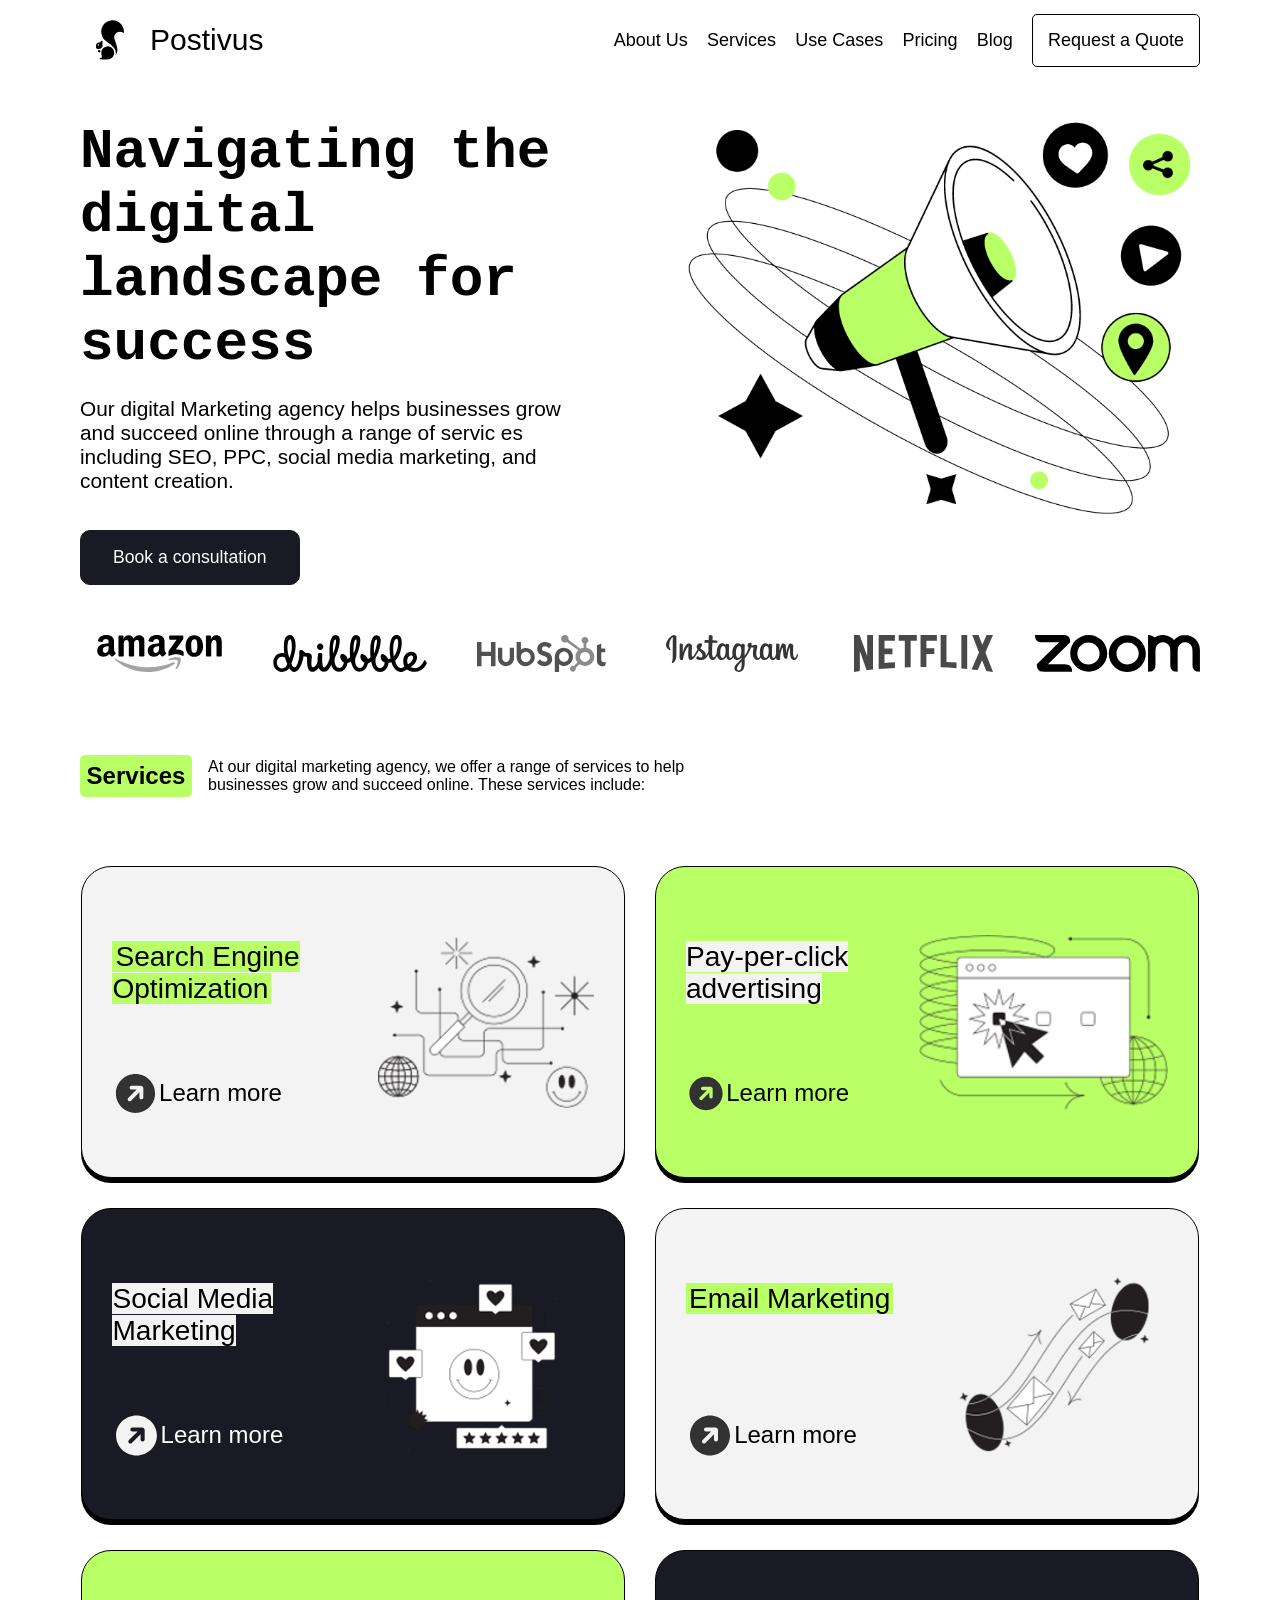
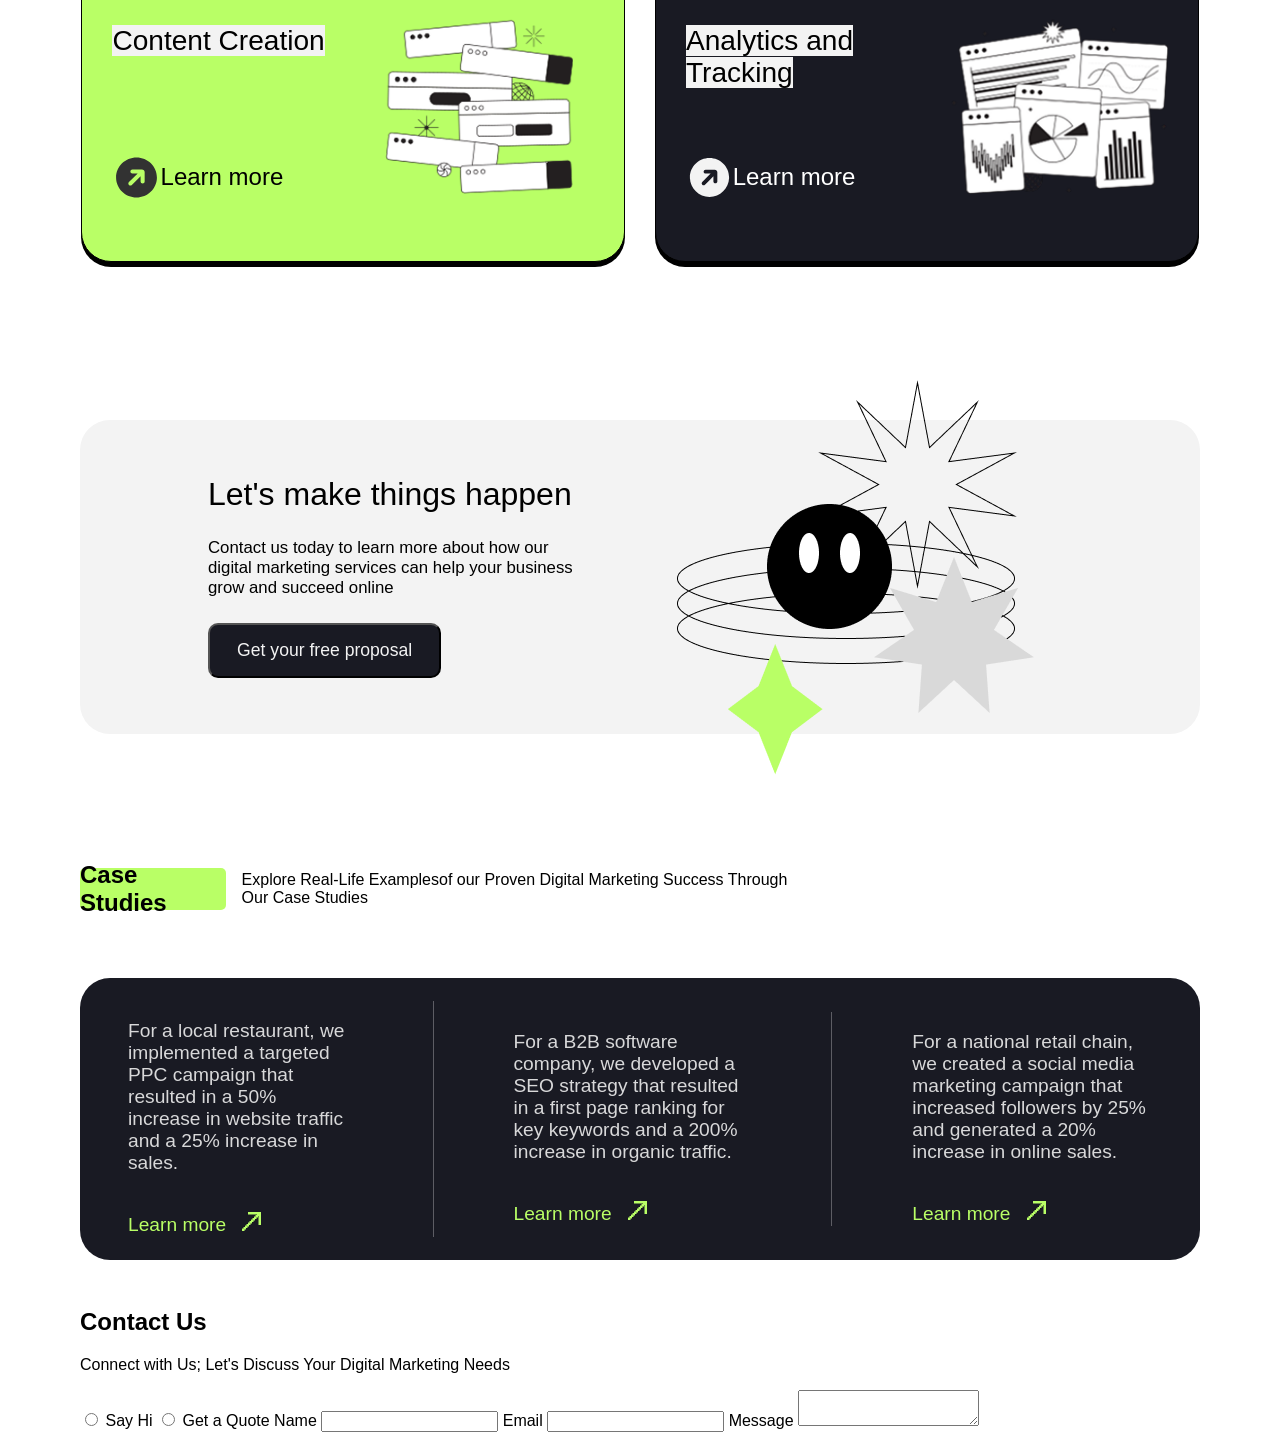
==== commit 6642d653: "Add files via upload" ====
--- a/Landing Page/index.html
+++ b/Landing Page/index.html
@@ -11,7 +11,7 @@
         <nav class="navbar">
             <div class="logo-container">
                 <img src="images/Logo.svg" alt="Postivus Logo" class="logo-img">
-                <h1>Postivus</h1>
+                <span>Postivus</span>
             </div>
             <ul class="nav-links">
                 <li><a href="#about-us">About Us</a></li>
@@ -25,10 +25,10 @@
         </nav>
     </header>
     <main>
-        <section class="about-us">
+        <section class="about-us" id="about-us">
             <div class="hero-container">
                 <div class="hero-content">
-                    <h2 class="hero-h2">Navigating the digital landscape for success</h2>
+                    <h1 class="hero-h1">Navigating the digital landscape for success</h1>
                     <span class="hero-p-span">
                         <p class="hero-p">Our digital Marketing agency helps businesses grow and succeed online through a range of servic es including SEO, PPC, social media marketing, and content creation.</p>
                         <button class="hero-cta-btn">Book a consultation</button>
@@ -49,7 +49,7 @@
                 <img src="images/company-logos-svg/SVG cropped/zoom-svgrepo-com.svg" alt="Zoom Logo">
             </div>
         </div>
-       <section class="services">
+       <section class="services" id="services">
             <div class="services-intro">
                 <h2 class="services-intro-h2">Services</h2>
                 <p> At our digital marketing agency, we offer a range of services to help businesses grow and succeed online. These services include:</p>
@@ -116,14 +116,71 @@
                     <img src="images/Services Illustration/AT illustration.png" alt="Analytics and tracking illustration">
                 </article>
                 <!-- Services CTA-->
-                <article class="service-cta-container">
+                <aside class="service-cta-container">
                     <div class="service-cta-content">
                         <h3>Let's make things happen</h3>
                         <p>Contact us today to learn more about how our digital marketing services can help your business grow and succeed online</p>
                         <button>Get your free proposal</button>
                     </div>
                     <img src="images/Services Illustration/Services-CTA illustration.png" alt="service cta illustration">
+                </aside>
+            </div>
+       </section>
+       <!--Case Studies Section-->
+       <section class="case-studies-section" id="use-cases">
+            <div class="cs-intro">
+                <h2>Case Studies</h2>
+                <p>Explore Real-Life Examplesof our Proven Digital Marketing Success Through Our Case Studies</p>
+            </div>
+            <div class="cs-card">
+                <article class="cs-card-content">
+                    <p>For a local restaurant, we implemented a targeted PPC campaign that resulted in a 50% increase in website traffic and a 25% increase in sales.</p>
+                    <a href="#" class="cs-learn-more">
+                        Learn more 
+                        <span>&#129125;</span>
+                    </a>
                 </article>
+                <article class="cs-card-content">
+                    <p>For a B2B software company, we developed a SEO strategy that resulted in a first page ranking for key keywords and a 200% increase in organic traffic.   </p>
+                    <a href="#" class="cs-learn-more">
+                        Learn more 
+                        <span>&#129125;</span>
+                    </a>
+                </article>
+                <article class="cs-card-content">
+                    <p>For a national retail chain, we created a social media marketing campaign that increased followers by 25% and generated a 20% increase in online sales.</p>
+                    <a href="#" class="cs-learn-more">
+                        Learn more 
+                        <span>&#129125;</span>
+                    </a>
+                </article>
+            </div>
+       </section>
+       <!--Our Working Process Section-->
+       <section class="contact-section">
+            <div class="contact-section-intro">
+                <h2>Contact Us</h2>
+                <p>Connect with Us; Let's Discuss Your Digital Marketing Needs</p>
+            </div>
+            <div class="form-container">
+                <form>
+                    <!--Get a quote + say hi-->
+                    <input type="radio" id="hi" value="hi" name="quote-hi">
+                        <label>Say Hi</label>
+                    <input type="radio" id="quote" value="quote" name="quote-hi">
+                        <label>Get a Quote</label>
+
+                    <!--Contact info input-->
+                    
+                        <label>Name</label>
+                         <input type="text">
+
+                        <label>Email</label>
+                          <input type="email">
+
+                        <label>Message</label>
+                        <textarea></textarea>
+                </form>
             </div>
        </section>
    </main> 
--- a/Landing Page/styles.css
+++ b/Landing Page/styles.css
@@ -1,3 +1,6 @@
+html{
+    scroll-behavior: smooth;
+}
 body{
     margin: 0;
     padding: 10px 80px;
@@ -22,7 +25,7 @@
     height: 100%;
 }
 
-.logo-container h1{
+.logo-container span{
     font-size: 30px;
     font-weight: 400;
     color: #000;
@@ -98,7 +101,7 @@
     width: 50%;
     margin: 0px;
 }
-.hero-h2 {
+.hero-h1 {
     font-family:monospace, Arial, Helvetica, sans-serif;
     font-size: 3.5rem;  
     margin: 0px;
@@ -174,7 +177,7 @@
 .services{
     margin: 50px 0px;
 }
-.services-intro{
+.services-intro,.cs-intro{
     display:flex;
     flex-direction: row;
     gap: 1rem;
@@ -184,7 +187,7 @@
     flex-direction: row;
     align-items: center;
     justify-content: center;
-    
+
     padding: 5px 0px;
     width: 10%; 
     height: 2rem; 
@@ -200,7 +203,7 @@
 }
 /** Services: Articles **/
 .services-container{
-    margin: 50px 0px;
+    margin: 50px 0px 0px 0px;
     display: flex;
     flex-direction: row;
     align-content: space-around;
@@ -290,13 +293,14 @@
 
 /** service cta **/
 .service-cta-container{
-    margin: 8rem;
-    display: flex;
-    flex-direction: row;
-    padding: 2rem;
+    margin: 8rem 0px 4rem 0px;
+    display: flex;
+    flex-direction: row;
+    padding: 2rem 8rem;
     gap: 5rem;
     background-color: #f3f3f3;
-    max-width: 85%;
+    width: 100%;
+    max-width: 100%;
     max-height: 250px;
     border-radius: 30px;
     transform: scale(1);
@@ -339,4 +343,84 @@
 .service-cta-content button:hover{
     transform:scale(1.05);
     transition: 0.5s ease;
-}+}
+
+/**Case Studies - Note: The intro of this is inside the "service" **/
+.cs-intro h2{
+    display: flex;
+    flex-direction: row;
+    justify-content: center;
+    align-items: center;
+
+    padding: 5px 0px;
+    width: 13%; 
+    height: 2rem; 
+    background-color: #B9FF66;
+    border-radius: 5px;
+}
+.cs-intro p{
+    display: flex;
+    flex-direction: row;
+    align-items: center;
+    flex-wrap: wrap;
+    width: 50%;
+}
+
+/** Case Studies (CS) Card **/
+.cs-card{
+    display: flex;
+    flex-direction: row;
+    justify-content: space-between;
+    align-items: center;
+    background-color: #191A23;
+    color:#f3f3f3e0;
+    border-radius: 30px;
+    padding: 1rem 3rem;
+    margin: 3rem 0rem;
+    height: 250px;
+    transform: scale(1);
+    transition: 0.3s ease-in-out;
+}
+
+.cs-card-content{
+    display: flex;
+    flex-direction: column;
+    align-items: space-between;
+    gap: 1rem;
+}
+.cs-card-content p{
+    font-family: Arial, Helvetica, sans-serif, Courier, monospace;
+    font-weight: 100;
+    font-size: 1.2rem;
+    
+}
+.cs-card-content:not(:first-child){
+    padding-left: 5rem;
+
+}
+.cs-card-content:not(:last-child){
+    padding-right: 5rem;
+    border-right: 1px solid #f3f3f350
+}
+.cs-card-content a{
+    font-size: 1.2rem;
+    align-items: center;
+    color:#B9FF66;
+    text-decoration: none;
+    transform: scale(1);
+    transition: 0.3s ease-in-out;
+}
+.cs-card-content span{
+    padding-left: 0.5rem;
+    font-size: 1.5rem;
+    font-weight: bold;
+}
+/** CS card hover effet **/
+.cs-card:hover{
+    transform: scale(1.01);
+    transition: 0.5s ease-in-out;
+}
+.cs-card-content a:hover{
+    transform: scale(1.02);
+    transition: 0.5s ease-in-out;
+}
